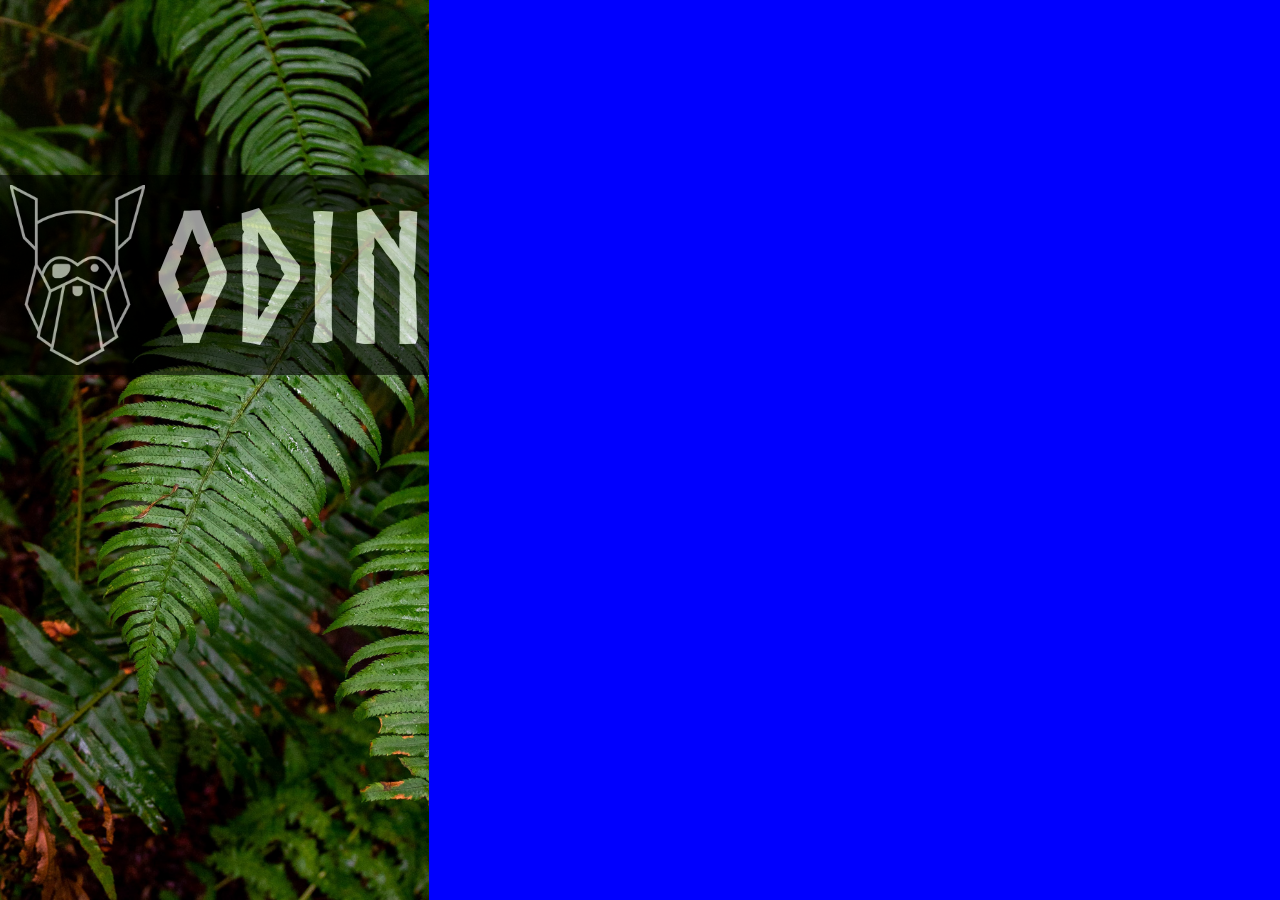
==== index.html @ 0c9acb86 "update" ====
<!DOCTYPE html>
<html lang="en">
<head>
    <meta charset="UTF-8">
    <meta name="viewport" content="width=device-width, initial-scale=1.0">
    <title>sign-up-form</title>
    <link rel="stylesheet" href="styles.css">
</head>
<body>
    <div class="leftHalf">
        <div class="picBox">
            <img id="odinPic" src="img/odin-lined.png" alt="odin project picture">
            <p class="odinText">ODIN</p>
        </div>
        <div class="dummiDiv"></div>
    </div>

    <div class="rightHalf">
        <div class="textDiv"></div>
        <div class="formDiv"></div>
        <div class="textDiv"></div>
    </div>
    
</body>
</html>
---- styles.css ----
@font-face {
    font-family: Norse-Bold;
    src: url("font/Norse-Bold.otf") format("opentype");
}

* {
    font-family: Norse-Bold;
    margin: 0;
    padding: 0;
}

body {
    display: flex;
    height: 100vh;
}

.leftHalf{
    background-image: url(img/halie-west-25xggax4bSA-unsplash.jpg);
    background-size: cover;
    flex: 1;
    display: flex;
    flex-direction: column;
    justify-content: space-around;
}

.rightHalf {
    background-color: blue;
    flex: 2;
}

.picBox {
    background-color: black;
    opacity: .6;
    padding: 0;
    margin: 0;
    display: flex;
    justify-content: center;
    align-items: center;
    
}

#odinPic {
    height: 20vh;
    padding: 10px;
    margin: 0;
}

p {
    font-size: 20vh;
    color: white;
    padding: 0;
    margin:0;
}
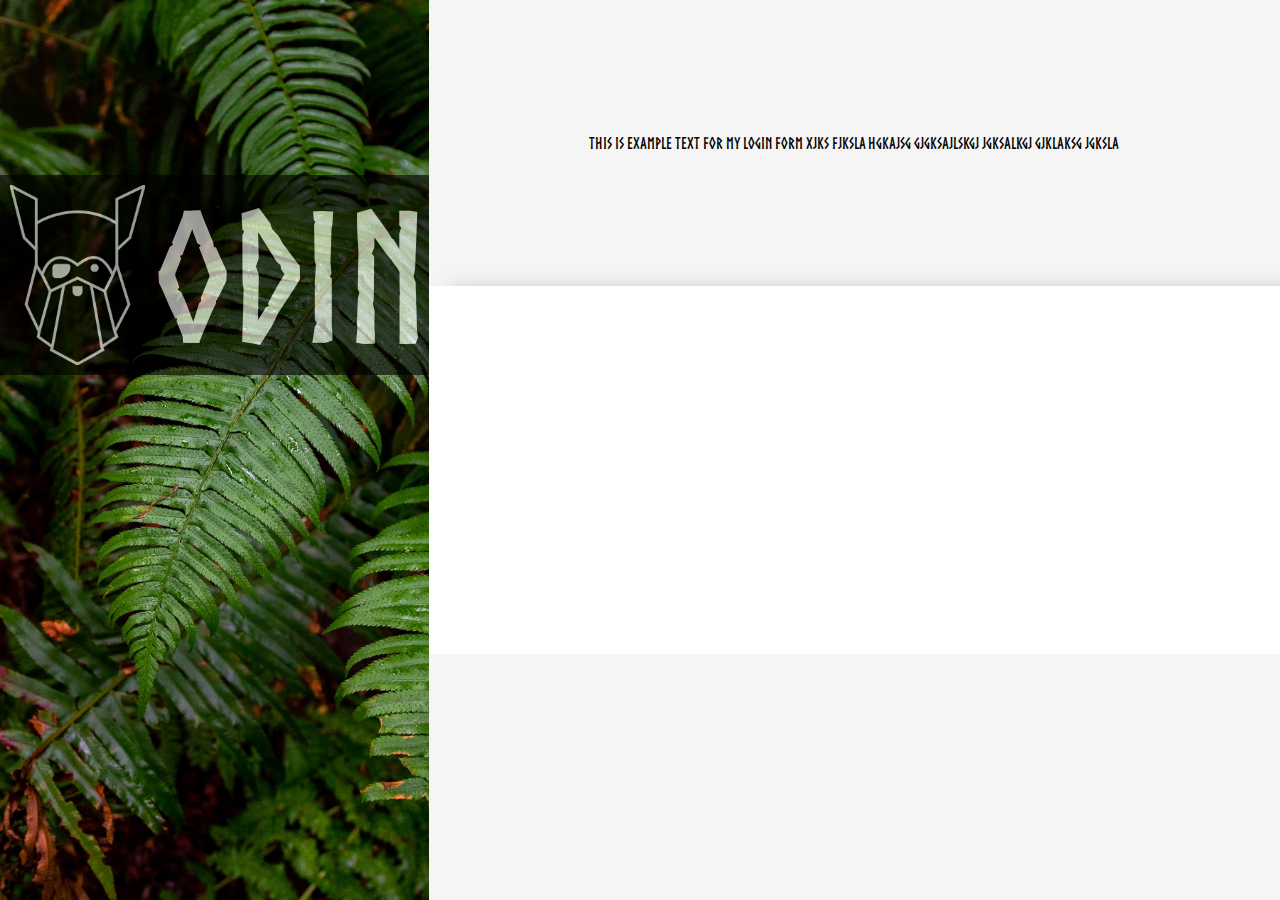
==== commit 5a05a2c6: "update" ====
--- a/index.html
+++ b/index.html
@@ -16,9 +16,9 @@
     </div>
 
     <div class="rightHalf">
-        <div class="textDiv"></div>
+        <div class="textDiv toptext"><p>This is example text for my login form xjks fjksla hgkajsg gjgksajlskgj jgksalkgj gjklaksg jgksla</p></div>
         <div class="formDiv"></div>
-        <div class="textDiv"></div>
+        <div class="textDiv bottomtext"></div>
     </div>
     
 </body>
--- a/styles.css
+++ b/styles.css
@@ -26,6 +26,8 @@
 .rightHalf {
     background-color: blue;
     flex: 2;
+    display: flex;
+    flex-direction: column;
 }
 
 .picBox {
@@ -45,9 +47,27 @@
     margin: 0;
 }
 
-p {
+.odinText {
     font-size: 20vh;
     color: white;
     padding: 0;
     margin:0;
+}
+
+.textDiv {
+    background-color: whitesmoke;
+    flex: 1;
+}
+
+.formDiv {
+    flex: 1.5;
+    background-color: white;
+    box-shadow: 20px 3px 20px rgb(0 0 0 / 0.2);
+}
+
+.toptext {
+    display: flex;
+    justify-content: center;
+    align-items: center;
+    padding: 20px;
 }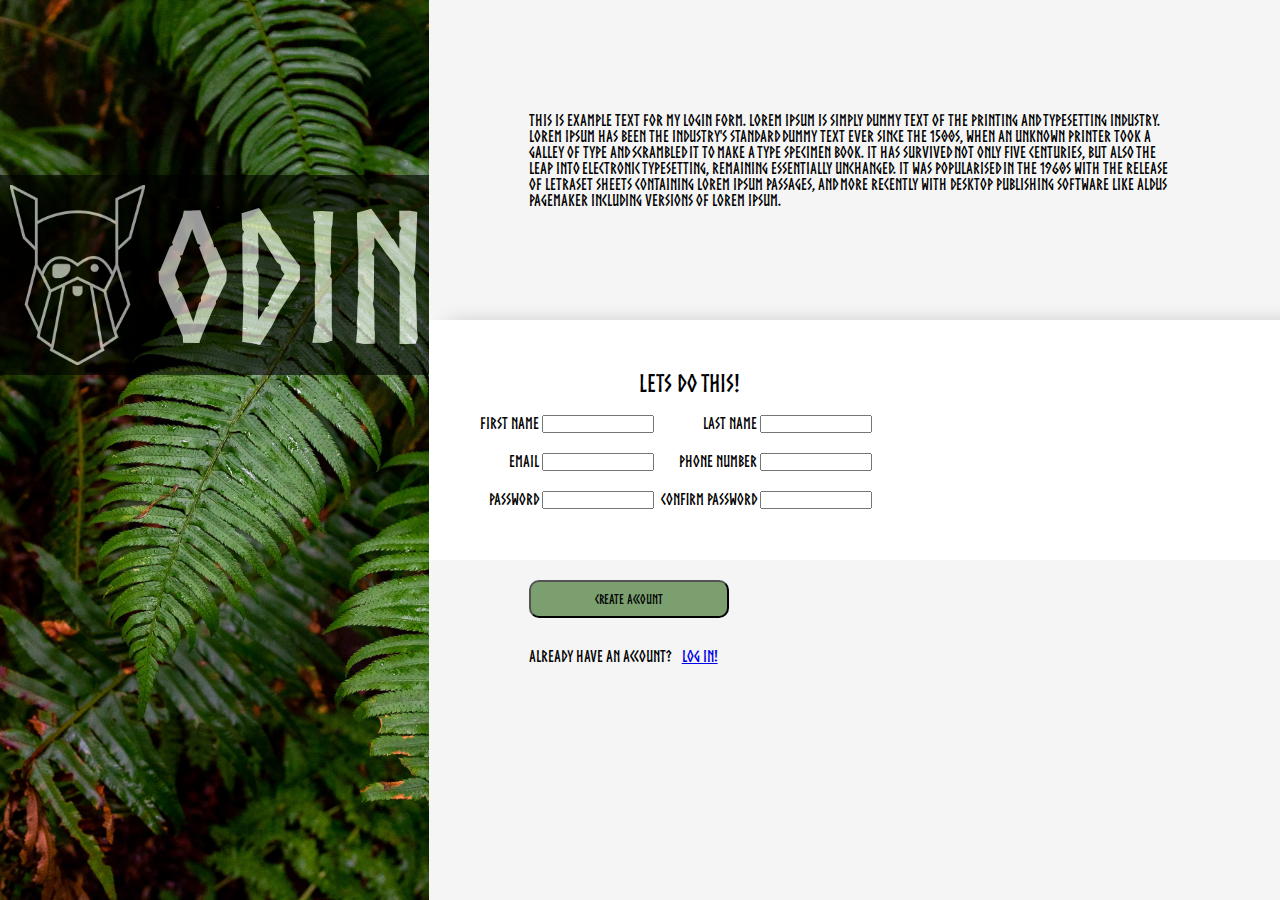
==== commit ed8ae847: "finished the project. Did not add any checking for wrong inputs" ====
--- a/index.html
+++ b/index.html
@@ -16,9 +16,46 @@
     </div>
 
     <div class="rightHalf">
-        <div class="textDiv toptext"><p>This is example text for my login form xjks fjksla hgkajsg gjgksajlskgj jgksalkgj gjklaksg jgksla</p></div>
-        <div class="formDiv"></div>
-        <div class="textDiv bottomtext"></div>
+        <div class="textDiv toptext"><p>This is example text for my login form. Lorem Ipsum is simply dummy text of the printing and typesetting industry. Lorem Ipsum has been the industry's standard dummy text ever since the 1500s, when an unknown printer took a galley of type and scrambled it to make a type specimen book. It has survived not only five centuries, but also the leap into electronic typesetting, remaining essentially unchanged. It was popularised in the 1960s with the release of Letraset sheets containing Lorem Ipsum passages, and more recently with desktop publishing software like Aldus PageMaker including versions of Lorem Ipsum.</p></div>
+
+            <div class="formDiv">
+                <h2>Lets do this!</h2>
+                <div class="form">
+                <form action="example.com" method="post">
+                    <div class="formblock">
+                        <label for="first-name">First Name</label>
+                        <input type="text" id="first-name">
+
+                        <label for="last-name">Last Name</label>
+                        <input type="text" id="last-name">
+                    </div>
+                    <div class="formblock">
+                        <label for="email">Email</label>
+                        <input type="email" id="email">
+
+                        <label for="number">Phone Number</label>
+                        <input type="tel" id="number">
+                    </div>
+                    <div class="formblock">
+                        <label for="password">Password</label>
+                        <input type="password" id="password">
+                        
+                        <label for="repeatPassword">Confirm Password</label>
+                        <input type="password" id="repeatPassword">
+                    </div>
+
+                </div>
+            </div>
+            <div class="textDiv bottomtext">
+                <button type="submit" id="createAccount">Create Account</button>
+                <div class="alreadyAcc">
+                    <p>Already have an Account?</p>
+                    <a href="/testpage.html">Log in!</a>
+                </div>
+            </div>
+        </form>
+
+
     </div>
     
 </body>
--- a/styles.css
+++ b/styles.css
@@ -60,14 +60,54 @@
 }
 
 .formDiv {
-    flex: 1.5;
+    flex: .75;
     background-color: white;
     box-shadow: 20px 3px 20px rgb(0 0 0 / 0.2);
+    display: flex;
+    flex-direction: column;
+    /* align-items: center; */
+    justify-content: center;
 }
 
 .toptext {
     display: flex;
     justify-content: center;
     align-items: center;
-    padding: 20px;
+    padding: 0 100px;
+}
+
+h2 {
+    padding: 10px;
+    position: relative;
+    left: 200px;
+}
+
+.formblock {
+    padding: 10px;
+}
+
+label {
+    width: 100px;
+    display: inline-block;
+    text-align: right;
+}
+
+#createAccount {
+    padding: 10px;
+    border-radius: 10px;
+    width: 200px;
+    background-color: rgb(123, 159, 111);
+}
+
+.bottomtext {
+    display: flex;
+    flex-direction: column;
+    padding: 20px 0 0 100px;
+    gap: 20px;
+}
+
+.alreadyAcc {
+    display: flex;
+    padding: 10px 0 0 0;
+    gap: 10px;
 }